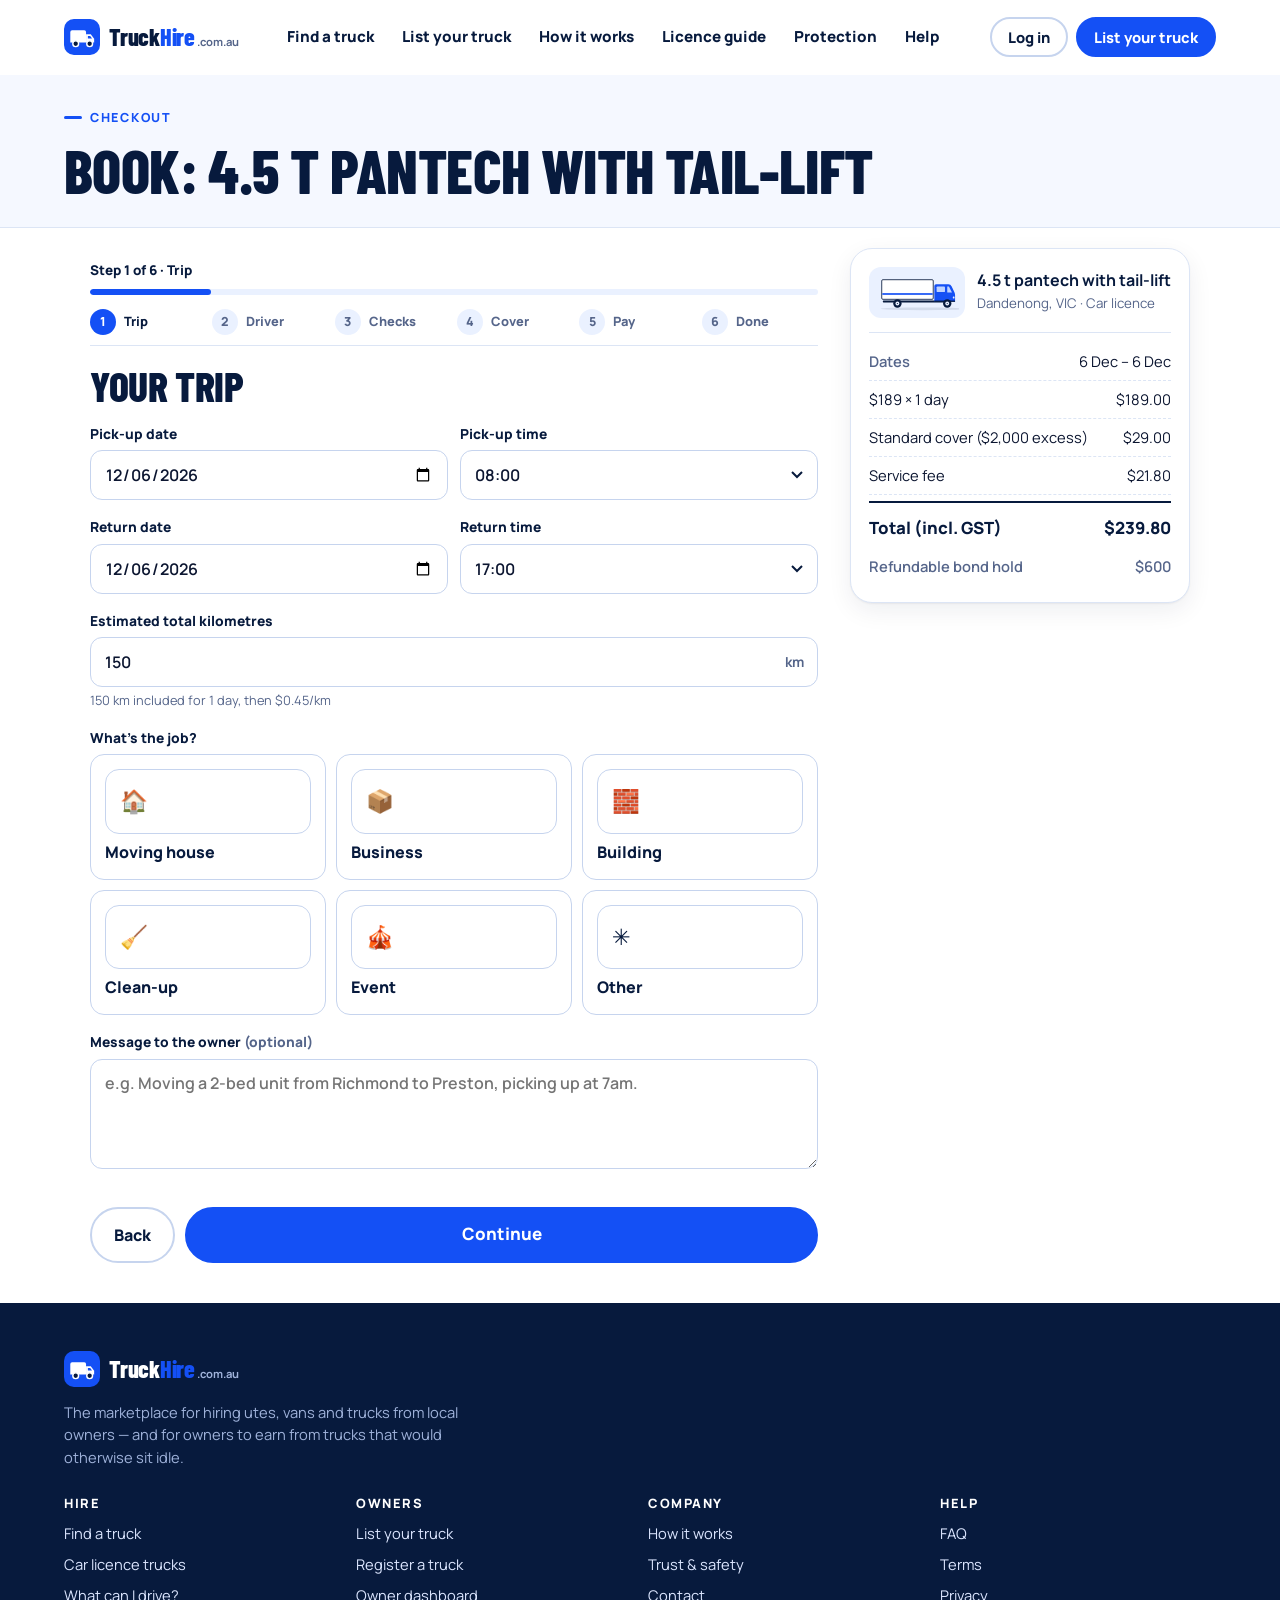
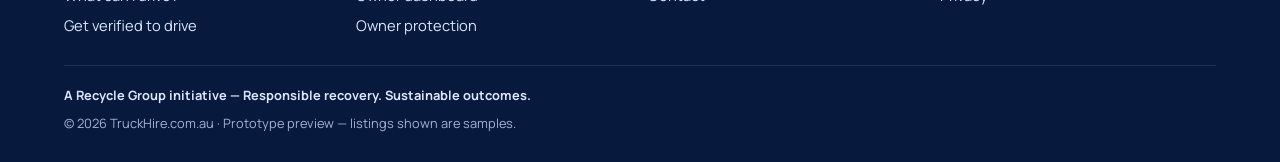
==== book.html @ d6998df9 "TruckHire.com.au prototype site Co-Authored-By: Claude Opus 5.5 <noreply@anthropic.com> Claude-Sessi" ====
<!doctype html>
<html lang="en-AU"><head>
<meta charset="utf-8"><meta name="viewport" content="width=device-width,initial-scale=1,viewport-fit=cover">
<title>Book your truck | TruckHire.com.au</title><meta name="description" content="Confirm your dates, verify your licence, choose cover and book.">
<meta name="theme-color" content="#071A3D">
<meta property="og:title" content="Book your truck | TruckHire.com.au"><meta property="og:description" content="Confirm your dates, verify your licence, choose cover and book."><meta property="og:type" content="website">
<link rel="icon" href="assets/img/favicon.svg" type="image/svg+xml">
<link rel="preconnect" href="https://fonts.googleapis.com"><link rel="preconnect" href="https://fonts.gstatic.com" crossorigin>
<link href="https://fonts.googleapis.com/css2?family=Barlow+Condensed:wght@700;800&family=Manrope:wght@500;600;700;800&display=swap" rel="stylesheet">
<link rel="stylesheet" href="assets/css/main.css">
</head><body class="">
<a class="sr" href="#main">Skip to content</a>
<header class="site-header"><div class="wrap hdr">
  <a class="logo" href="index.html" aria-label="TruckHire.com.au home"><svg class="logo-mark" viewBox="0 0 40 40" aria-hidden="true"><rect width="40" height="40" rx="11" fill="#1450F5"/><path d="M7 26V14.5a2 2 0 0 1 2-2h13.5a2 2 0 0 1 2 2V26Z" fill="#fff"/><path d="M24.5 17h5.2l3.8 5v4h-9Z" fill="#fff"/><path d="M26.5 18.8h2.6l2.1 2.9h-4.7Z" fill="#1450F5"/><circle cx="13" cy="27.5" r="3.2" fill="#071A3D" stroke="#fff" stroke-width="1.6"/><circle cx="28.5" cy="27.5" r="3.2" fill="#071A3D" stroke="#fff" stroke-width="1.6"/></svg><span class="logo-word">Truck<b>Hire</b><small>.com.au</small></span></a>
  <nav id="siteNav" aria-label="Main"><a href="trucks.html">Find a truck</a><a href="list-your-truck.html">List your truck</a><a href="how-it-works.html">How it works</a><a href="licence-guide.html">Licence guide</a><a href="protection.html">Protection</a><a href="faq.html">Help</a>
    <div class="nav-cta"><a class="btn btn-lg" href="trucks.html">Find a truck</a><a class="btn btn-ghost btn-lg" href="owner-register.html">List your truck</a><a class="btn btn-ghost btn-lg" href="signup.html">Log in or sign up</a></div>
  </nav>
  <div class="hdr-actions"><span data-auth><a class="btn btn-ghost btn-sm hide-sm" href="signup.html?mode=login">Log in</a></span>
    <a class="btn btn-sm hdr-signup" href="owner-register.html">List your truck</a>
    <button class="nav-toggle" id="navToggle" aria-label="Menu" aria-expanded="false" aria-controls="siteNav"><span></span></button></div>
</div></header>
<main id="main">
<section class="page-head"><div class="wrap"><span class="eyebrow">Checkout</span><h1 id="bkTitle">Book your truck</h1></div></section>
<div class="wrap" style="padding-top:20px;padding-bottom:40px">
<div class="flow-wrap">
<form class="flow" id="flow" novalidate>
  <div class="stepper-head"><div class="stepper-count"></div><div class="stepper-progress"><span></span></div><ol class="stepper-bar"></ol></div>

  <!-- 1 TRIP -->
  <section class="step" data-label="Trip">
    <h2>Your trip</h2>
    <div class="grid-2">
      <div class="field"><label for="tFrom">Pick-up date</label><input type="date" id="tFrom" required></div>
      <div class="field"><label for="tFromT">Pick-up time</label><select id="tFromT" required></select></div>
      <div class="field"><label for="tTo">Return date</label><input type="date" id="tTo" required></div>
      <div class="field"><label for="tToT">Return time</label><select id="tToT" required></select></div>
    </div>
    <div class="field"><label for="tKm">Estimated total kilometres</label><div class="suffix"><input type="number" id="tKm" min="0" step="10" inputmode="numeric" required><span>km</span></div><small class="hint" id="kmHint"></small></div>
    <div class="field"><span class="lbl">What's the job?</span>
      <div class="choice-grid" id="purpose">
        <label class="choice"><input type="radio" name="purpose" value="Moving house" required><span><span class="ico">🏠</span>Moving house</span></label>
        <label class="choice"><input type="radio" name="purpose" value="Business / deliveries"><span><span class="ico">📦</span>Business</span></label>
        <label class="choice"><input type="radio" name="purpose" value="Building / landscaping"><span><span class="ico">🧱</span>Building</span></label>
        <label class="choice"><input type="radio" name="purpose" value="Rubbish / clean-up"><span><span class="ico">🧹</span>Clean-up</span></label>
        <label class="choice"><input type="radio" name="purpose" value="Event"><span><span class="ico">🎪</span>Event</span></label>
        <label class="choice"><input type="radio" name="purpose" value="Other"><span><span class="ico">✳️</span>Other</span></label>
      </div></div>
    <div class="field"><label for="tNote">Message to the owner <span class="muted">(optional)</span></label><textarea id="tNote" placeholder="e.g. Moving a 2-bed unit from Richmond to Preston, picking up at 7am."></textarea></div>
    <div class="step-actions"><a class="btn btn-ghost" id="backToTruck" href="trucks.html">Back</a><button class="btn btn-lg" data-next>Continue</button></div>
  </section>

  <!-- 2 DRIVER -->
  <section class="step" data-label="Driver" data-validate="checkDriver">
    <h2>Main driver</h2>
    <div class="notice"><span class="notice-ico">i</span><div><b>Verify once, book any time.</b>Your licence is checked against this truck's requirement before the booking can go through.</div></div>
    <div class="grid-2">
      <div class="field"><label for="dFirst">First name (as on licence)</label><input type="text" id="dFirst" autocomplete="given-name" required></div>
      <div class="field"><label for="dLast">Last name</label><input type="text" id="dLast" autocomplete="family-name" required></div>
      <div class="field"><label for="dEmail">Email</label><input type="email" id="dEmail" autocomplete="email" required pattern="[^@\s]+@[^@\s]+\.[^@\s]+" data-msg="Enter a valid email"></div>
      <div class="field"><label for="dMobile">Mobile</label><input type="tel" id="dMobile" autocomplete="tel" inputmode="tel" placeholder="04xx xxx xxx" required pattern="(\+?61|0)4\d{2}\s?\d{3}\s?\d{3}" data-msg="Enter an Australian mobile"></div>
      <div class="field"><label for="dDob">Date of birth</label><input type="date" id="dDob" autocomplete="bday" required></div>
      <div class="field"><label for="dState">Licence issued in</label><select id="dState" required><option value="">Select state</option><option>VIC</option><option>NSW</option><option>QLD</option><option>SA</option><option>WA</option><option>TAS</option><option>ACT</option><option>NT</option></select></div>
      <div class="field"><label for="dLicNo">Licence number</label><input type="text" id="dLicNo" required autocomplete="off" pattern="[A-Za-z0-9]{4,10}" data-msg="4–10 letters or numbers"></div>
      <div class="field"><label for="dCardNo">Card number <span class="muted">(on your licence card)</span></label><input type="text" id="dCardNo" autocomplete="off" pattern="[A-Za-z0-9]{6,10}" data-msg="6–10 letters or numbers"><small class="hint">Required in most states for document verification</small></div>
      <div class="field"><label for="dClass">Licence class</label><select id="dClass" required></select></div>
      <div class="field"><label for="dType">Licence type</label><select id="dType" required><option value="Full">Full / open</option><option value="P2">Provisional (P2 / green)</option><option value="P1">Provisional (P1 / red)</option><option value="L">Learner</option></select></div>
      <div class="field"><label for="dExp">Expiry date</label><input type="date" id="dExp" required></div>
      <div class="field"><label for="dHeld">Year you got this class</label><input type="number" id="dHeld" inputmode="numeric" min="1960" required></div>
    </div>
    <div id="licCheck"></div>
    <h3 style="margin-top:8px">Photos for verification</h3>
    <div class="grid-3">
      <div class="field"><div class="upload"><input type="file" accept="image/*" capture="environment" id="upFront" required data-msg="Add a photo"><div class="up-ico">🪪</div><b>Licence front</b><small>Tap to snap</small><div class="upload-prev"></div></div></div>
      <div class="field"><div class="upload"><input type="file" accept="image/*" capture="environment" id="upBack" required data-msg="Add a photo"><div class="up-ico">🔄</div><b>Licence back</b><small>Tap to snap</small><div class="upload-prev"></div></div></div>
      <div class="field"><div class="upload"><input type="file" accept="image/*" capture="user" id="upSelfie" required data-msg="Add a selfie"><div class="up-ico">🤳</div><b>Selfie</b><small>Matched to your licence</small><div class="upload-prev"></div></div></div>
    </div>
    <div class="step-actions"><button class="btn btn-ghost" data-back>Back</button><button class="btn btn-lg" data-next>Verify my licence</button></div>
  </section>

  <!-- 3 VERIFY -->
  <section class="step" data-label="Checks" data-validate="checkVerified">
    <h2>Running your checks</h2>
    <ul class="vlist" id="vlist"></ul>
    <p class="small muted" style="margin-top:14px">Prototype: these checks are simulated. In production, ID and licence are verified with an identity-verification provider through the government Document Verification Service (DVS).</p>
    <div class="step-actions"><button class="btn btn-ghost" data-back>Edit details</button><button class="btn btn-lg" data-next id="vNext" disabled>Continue</button></div>
  </section>

  <!-- 4 COVER -->
  <section class="step" data-label="Cover" data-validate="checkDecl">
    <h2>Cover &amp; extras</h2>
    <div class="cover-grid" id="coverGrid"></div>
    <h3 style="margin-top:22px">Extras</h3>
    <div id="extrasList"></div>
    <div id="wdNotice"></div>
    <h3 style="margin-top:22px">Driver declarations</h3>
    <div class="field" id="declWrap">
      <label class="check"><input type="checkbox" class="decl" required><span><b>Only listed, verified drivers will drive</b><small>Additional drivers must be added and verified.</small></span></label>
      <label class="check"><input type="checkbox" class="decl" required><span><b>I'll load within the legal payload and restrain the load</b><small id="payloadDecl"></small></span></label>
      <label class="check"><input type="checkbox" class="decl" required><span><b>No driving under the influence, and I'll follow road rules</b><small>Tolls, fines and infringements during the hire are the hirer's responsibility.</small></span></label>
      <label class="check"><input type="checkbox" class="decl" required><span><b>No serious licence suspensions or at-fault claims in the last 3 years</b><small>Tell us before booking if this isn't true.</small></span></label>
    </div>
    <div class="step-actions"><button class="btn btn-ghost" data-back>Back</button><button class="btn btn-lg" data-next>Continue to payment</button></div>
  </section>

  <!-- 5 PAY -->
  <section class="step" data-label="Pay">
    <h2>Payment</h2>
    <div class="notice"><span class="notice-ico">i</span><div><b>Prototype — no real payment is taken.</b>Use test card 4242 4242 4242 4242. Don't enter a real card.</div></div>
    <div style="display:grid;grid-template-columns:1fr 1fr;gap:10px;margin-bottom:16px">
      <button type="button" class="btn btn-lg" style="--bg:#000" id="applePay"> Pay</button>
      <button type="button" class="btn btn-lg btn-ghost" id="googlePay">G Pay</button>
    </div>
    <p class="center small muted">or pay by card</p>
    <div class="field"><label for="cName">Name on card</label><input type="text" id="cName" autocomplete="cc-name" required></div>
    <div class="field"><label for="cNum">Card number</label><input type="text" id="cNum" inputmode="numeric" autocomplete="cc-number" placeholder="4242 4242 4242 4242" required data-check="checkCard"></div>
    <div class="grid-2">
      <div class="field"><label for="cExp">Expiry</label><input type="text" id="cExp" inputmode="numeric" placeholder="MM / YY" autocomplete="cc-exp" required pattern="(0[1-9]|1[0-2])\s?/\s?\d{2}" data-msg="MM / YY"></div>
      <div class="field"><label for="cCvc">CVC</label><input type="text" id="cCvc" inputmode="numeric" autocomplete="cc-csc" required pattern="\d{3,4}" data-msg="3 or 4 digits"></div>
    </div>
    <div class="panel panel-sky small" id="payNote"></div>
    <div class="field"><label class="check"><input type="checkbox" required><span><b>I agree to the <a href="terms.html" target="_blank">hire terms</a> and cancellation policy</b><small>Free cancellation up to 48 hours before pick-up (proposed).</small></span></label></div>
    <div class="step-actions"><button class="btn btn-ghost" data-back>Back</button><button class="btn btn-lg" data-next id="payBtn">Pay</button></div>
  </section>

  <!-- 6 DONE -->
  <section class="step" data-label="Done">
    <div class="success" id="done"></div>
  </section>
</form>

<aside class="flow-side"><div class="book-box always" id="sum"></div></aside>
</div>
</div>

<script>
let T, ST, VERIFIED = false;
function checkDriver() {
  const cls = $('#dClass').value, need = T.licence;
  const dob = new Date($('#dDob').value), now = new Date();
  const age = (now - dob) / 31557600000;
  const minAge = TH_CONFIG.minAge[need] || 21;
  if (!canDrive(cls, need)) return `This truck needs ${licName(need)}. Your ${cls} licence doesn't cover it.`;
  if ($('#dType').value === 'L') return 'Learner drivers can\'t hire. A full or provisional licence is required.';
  if (need !== 'C' && $('#dType').value !== 'Full') return `A full (open) licence is required for ${need} trucks.`;
  if (age < minAge) return `Drivers must be at least ${minAge} for ${need} trucks.`;
  if ($('#dExp').value < ST.to) return 'Your licence expires before the return date.';
  const yrs = now.getFullYear() - +$('#dHeld').value;
  if (yrs < (TH_CONFIG.minYearsHeld[need] || 1)) return `You need to have held this class for at least ${TH_CONFIG.minYearsHeld[need]} year(s).`;
  return '';
}
function checkVerified() { return VERIFIED ? '' : 'Checks still running'; }
function checkDecl() { return ''; }
function checkCard(f) {
  const d = f.value.replace(/\D/g, '');
  if (d.length < 13) return 'Enter a card number';
  let s = 0; d.split('').reverse().forEach((c, i) => { let n = +c; if (i % 2) { n *= 2; if (n > 9) n -= 9; } s += n; });
  return s % 10 ? 'That card number isn\'t valid' : '';
}

document.addEventListener('DOMContentLoaded', () => {
  T = findTruck(qs('id')) || TH_TRUCKS_SAMPLE[2];
  const u = user() || {};
  ST = { from: qs('from'), to: qs('to'), km: +(qs('km') || T.kmDay), cover: qs('cover') || 'standard', extras: (qs('extras') || '').split(',').filter(Boolean) };
  if (!ST.from) { const d = new Date(); d.setDate(d.getDate() + 1); ST.from = ST.to = iso(d); }
  $('#bkTitle').textContent = (T.instant ? 'Book: ' : 'Request: ') + T.title;
  $('#backToTruck').href = 'truck.html?id=' + T.id;
  wireUploads();

  // times
  const times = []; for (let h = 6; h <= 19; h++) for (const m of ['00', '30']) times.push(`${String(h).padStart(2, '0')}:${m}`);
  $('#tFromT').innerHTML = $('#tToT').innerHTML = times.map(t => `<option>${t}</option>`).join('');
  $('#tFromT').value = '08:00'; $('#tToT').value = '17:00';
  $('#tFrom').value = ST.from; $('#tTo').value = ST.to; $('#tKm').value = ST.km;
  $('#tFrom').min = $('#tTo').min = iso(new Date());
  $('#dClass').innerHTML = '<option value="">Select class</option>' + TH_LICENCES.map(l => `<option value="${l.code}">${l.name}</option>`).join('');
  $('#payloadDecl').textContent = `This truck's payload is ${(T.payload / 1000).toFixed(1)} t.`;
  // prefill from a verified profile
  if (u.first) { $('#dFirst').value = u.first; $('#dLast').value = u.last || ''; $('#dEmail').value = u.email || ''; $('#dMobile').value = u.mobile || ''; }
  if (u.licence) { $('#dClass').value = u.licence; }

  // cover
  $('#coverGrid').innerHTML = TH_CONFIG.cover.map(c => `<label class="choice cover-opt"><input type="radio" name="cover" value="${c.id}" ${c.id === ST.cover ? 'checked' : ''}><span>
      <small style="grid-column:1/-1">${c.name}</small><b class="ex">${money(c.excess)}</b><b class="pr">${c.perDay ? '+' + money(c.perDay) + '/day' : 'Included'}</b><span class="tag">excess · ${c.note}</span></span></label>`).join('');
  $('#extrasList').innerHTML = TH_CONFIG.extras.map(x => `<label class="check"><input type="checkbox" class="bx" value="${x.id}" ${ST.extras.includes(x.id) ? 'checked' : ''}><span><b>${x.name}</b><small>${money(x.price)} per ${x.per}</small></span></label>`).join('');
  if (T.gvm > 12000) $('#wdNotice').innerHTML = `<div class="notice" style="margin-top:14px"><span class="notice-ico">!</span><div><b>Fatigue rules may apply.</b>This truck is over 12 t GVM. Under the Heavy Vehicle National Law, you may need a work diary for trips beyond 100 km from base. <a href="https://www.nhvr.gov.au" target="_blank" rel="noopener">Check NHVR rules</a>.</div></div>`;

  function sum() {
    ST.days = hireDays(ST.from, ST.to);
    const q = calcQuote(T, ST);
    $('#sum').innerHTML = `<div class="sum-truck"><div class="thumb">${truckSVG(T.type, { big: T.axles >= 3 })}</div><div><b>${esc(T.title)}</b><small>${esc(T.suburb)}, ${T.state} · ${T.licence === 'C' ? 'Car licence' : T.licence + ' licence'}</small></div></div>
      <div class="qline"><span class="muted">Dates</span><span>${new Date(ST.from).toLocaleDateString('en-AU', { day: 'numeric', month: 'short' })} – ${new Date(ST.to).toLocaleDateString('en-AU', { day: 'numeric', month: 'short' })}</span></div>
      ${quoteHTML(q)}`;
    $('#kmHint').textContent = `${q.included} km included for ${q.days} day${q.days > 1 ? 's' : ''}, then ${money(T.extraKm, 2)}/km`;
    $('#payBtn').textContent = `Pay ${money(q.total, 2)}`;
    $('#payNote').innerHTML = `<b>${T.instant ? 'Charged now' : 'Charged only when the owner accepts'}:</b> ${money(q.total, 2)} incl. ${money(q.gst, 2)} GST.<br>A ${money(q.bond)} bond is held on your card at pick-up and released after a clean return.`;
    return q;
  }
  const flow = $('#flow');
  flow.addEventListener('change', e => {
    if (e.target.id === 'tFrom') { ST.from = e.target.value; if (ST.to < ST.from) { ST.to = ST.from; $('#tTo').value = ST.to; } }
    if (e.target.id === 'tTo') { ST.to = e.target.value < ST.from ? ST.from : e.target.value; e.target.value = ST.to; }
    if (e.target.name === 'cover') ST.cover = e.target.value;
    if (e.target.classList.contains('bx')) ST.extras = $$('.bx:checked').map(i => i.value);
    if (['dClass', 'dDob', 'dType', 'dExp', 'dHeld'].includes(e.target.id)) liveLic();
    sum();
  });
  $('#tKm').addEventListener('input', e => { ST.km = +e.target.value; sum(); });
  function liveLic() {
    if (!$('#dClass').value) { $('#licCheck').innerHTML = ''; return; }
    const m = checkDriver();
    $('#licCheck').innerHTML = m ? `<div class="notice notice-warn"><span class="notice-ico">!</span><div><b>Can't book this truck yet</b>${m}</div></div>`
                                 : `<div class="notice"><span class="notice-ico">✓</span><div><b>Your licence covers this truck.</b>${licName($('#dClass').value)} — cleared for ${licName(T.licence)}.</div></div>`;
  }
  // card formatting
  $('#cNum').addEventListener('input', e => e.target.value = e.target.value.replace(/\D/g, '').slice(0, 16).replace(/(\d{4})(?=\d)/g, '$1 '));
  $('#cExp').addEventListener('input', e => { const v = e.target.value.replace(/\D/g, '').slice(0, 4); e.target.value = v.length > 2 ? v.slice(0, 2) + ' / ' + v.slice(2) : v; });
  const wallet = () => { $('#cName').value = $('#dFirst').value + ' ' + $('#dLast').value; $('#cNum').value = '4242 4242 4242 4242'; $('#cExp').value = '12 / 29'; $('#cCvc').value = '123'; toast('Wallet details added (prototype)'); };
  $('#applePay').onclick = wallet; $('#googlePay').onclick = wallet;

  function runChecks() {
    VERIFIED = false; $('#vNext').disabled = true;
    const items = ['Licence photo readable', 'Identity document check (DVS)', `Licence class covers ${T.licence}`, 'Licence current for hire dates', 'Selfie matches licence photo'];
    $('#vlist').innerHTML = items.map((x, i) => `<li data-i="${i}"><span class="spinner"></span>${x}<span class="st">Checking</span></li>`).join('');
    items.forEach((x, i) => setTimeout(() => {
      const li = $(`#vlist li[data-i="${i}"]`); li.querySelector('.spinner').outerHTML = '<span class="tick">✓</span>';
      const st = li.querySelector('.st'); st.textContent = 'Passed'; st.classList.add('ok');
      if (i === items.length - 1) { VERIFIED = true; $('#vNext').disabled = false; toast('You\'re verified to drive'); }
    }, 700 + i * 650));
  }

  Stepper(flow, {
    onStep(i) { if (i === 2) runChecks(); if (i === 5) finish(); sum(); }
  });
  function finish() {{
      const q = sum();
      const ref = 'TH-' + Math.random().toString(36).slice(2, 7).toUpperCase();
      const booking = { ref, truckId: T.id, truckTitle: T.title, type: T.type, from: ST.from, to: ST.to, fromTime: $('#tFromT').value, toTime: $('#tToT').value, km: ST.km,
        cover: ST.cover, extras: ST.extras, total: q.total, payout: q.ownerPayout, purpose: (flow.querySelector('[name=purpose]:checked') || {}).value,
        driver: $('#dFirst').value + ' ' + $('#dLast').value, licence: $('#dClass').value, status: T.instant ? 'confirmed' : 'requested', created: Date.now(), note: $('#tNote').value, ownedByMe: !!T.mine };
      Store.push('bookings', booking);
      Store.set('user', Object.assign(user() || {}, { first: $('#dFirst').value, last: $('#dLast').value, email: $('#dEmail').value, mobile: $('#dMobile').value, licence: $('#dClass').value, verified: true, roles: Array.from(new Set([...(user()?.roles || []), 'hirer'])) }));
      const ics = ['BEGIN:VCALENDAR', 'VERSION:2.0', 'PRODID:-//TruckHire//EN', 'BEGIN:VEVENT', `UID:${ref}@truckhire.com.au`,
        `DTSTART:${ST.from.replace(/-/g, '')}T${$('#tFromT').value.replace(':', '')}00`, `DTEND:${ST.to.replace(/-/g, '')}T${$('#tToT').value.replace(':', '')}00`,
        `SUMMARY:Truck hire – ${T.title}`, `LOCATION:${T.suburb} ${T.state}`, `DESCRIPTION:Booking ${ref}`, 'END:VEVENT', 'END:VCALENDAR'].join('\r\n');
      const icsUrl = URL.createObjectURL(new Blob([ics], { type: 'text/calendar' }));
      $('#done').innerHTML = `<div class="success-badge">✓</div>
        <h2>${T.instant ? 'You\'re booked!' : 'Request sent!'}</h2>
        <div class="ref">${ref}</div>
        <p class="lede" style="margin:0 auto 20px">${T.instant ? `Your ${esc(T.title)} is confirmed for ${new Date(ST.from).toLocaleDateString('en-AU', { weekday: 'long', day: 'numeric', month: 'long' })}.` : `The owner has 12 hours to accept (proposed). You won't be charged unless they do.`}</p>
        <ul class="checklist" style="text-align:left;max-width:520px;margin:0 auto 22px">
          <li><div><b>Pick-up details sent</b><span>Exact address and contact in your confirmation email and SMS.</span></div></li>
          <li><div><b>Bring your licence</b><span>The owner checks it against your verified profile.</span></div></li>
          <li><div><b>Photo walk-around</b><span>Both sides photograph the truck at pick-up and return.</span></div></li>
        </ul>
        <div style="display:flex;gap:10px;justify-content:center;flex-wrap:wrap"><a class="btn btn-lg" href="${icsUrl}" download="truckhire-${ref}.ics">Add to calendar</a><a class="btn btn-ghost btn-lg" href="dashboard.html">My bookings</a></div>`;
      flow.querySelector('.stepper-head').hidden = true;
      scrollTo({ top: 0, behavior: 'smooth' });
  }}
  sum();
});
</script>
</main>
<footer class="site-footer"><div class="wrap">
  <a class="logo" href="index.html"><svg class="logo-mark" viewBox="0 0 40 40" aria-hidden="true"><rect width="40" height="40" rx="11" fill="#1450F5"/><path d="M7 26V14.5a2 2 0 0 1 2-2h13.5a2 2 0 0 1 2 2V26Z" fill="#fff"/><path d="M24.5 17h5.2l3.8 5v4h-9Z" fill="#fff"/><path d="M26.5 18.8h2.6l2.1 2.9h-4.7Z" fill="#1450F5"/><circle cx="13" cy="27.5" r="3.2" fill="#071A3D" stroke="#fff" stroke-width="1.6"/><circle cx="28.5" cy="27.5" r="3.2" fill="#071A3D" stroke="#fff" stroke-width="1.6"/></svg><span class="logo-word">Truck<b>Hire</b><small>.com.au</small></span></a>
  <p style="max-width:44ch;margin-top:14px">The marketplace for hiring utes, vans and trucks from local owners — and for owners to earn from trucks that would otherwise sit idle.</p>
  <div class="fgrid">
    <div><h4>Hire</h4><ul><li><a href="trucks.html">Find a truck</a></li><li><a href="trucks.html?licence=C">Car licence trucks</a></li><li><a href="licence-guide.html">What can I drive?</a></li><li><a href="signup.html?role=hirer">Get verified to drive</a></li></ul></div>
    <div><h4>Owners</h4><ul><li><a href="list-your-truck.html">List your truck</a></li><li><a href="owner-register.html">Register a truck</a></li><li><a href="dashboard.html">Owner dashboard</a></li><li><a href="protection.html#owners">Owner protection</a></li></ul></div>
    <div><h4>Company</h4><ul><li><a href="how-it-works.html">How it works</a></li><li><a href="protection.html">Trust &amp; safety</a></li><li><a href="contact.html">Contact</a></li></ul></div>
    <div><h4>Help</h4><ul><li><a href="faq.html">FAQ</a></li><li><a href="terms.html">Terms</a></li><li><a href="privacy.html">Privacy</a></li></ul></div>
  </div>
  <div class="foot-base"><span class="group-line">A Recycle Group initiative — Responsible recovery. Sustainable outcomes.</span><span>© 2026 TruckHire.com.au · Prototype preview — listings shown are samples.</span></div>
</div></footer>
<script src="assets/js/data.js"></script><script src="assets/js/trucks-svg.js"></script><script src="assets/js/app.js"></script><script src="assets/js/quote.js"></script>
</body></html>
---- assets/css/main.css ----
/* TruckHire.com.au — blue & white system, mobile first */
:root{
  --blue:#1450F5; --blue-700:#0B3BC4; --blue-800:#082C96; --navy:#071A3D; --navy-2:#0C2554;
  --sky:#EAF1FF; --sky-2:#F5F8FF; --line:#DCE5F5; --line-2:#C6D4EE;
  --ink:#0B1530; --muted:#55658A; --white:#FFFFFF; --err:#C8231A;
  --r:14px; --r-lg:22px; --sh:0 1px 2px rgba(7,26,61,.06),0 8px 24px rgba(7,26,61,.07);
  --sh-lg:0 20px 60px rgba(7,26,61,.16);
  --f-d:'Barlow Condensed','Arial Narrow',system-ui,sans-serif;
  --f-b:'Manrope',system-ui,-apple-system,'Segoe UI',sans-serif;
  --gut:16px; --max:1200px; --hdr:64px;
}
*{box-sizing:border-box}
[hidden]{display:none!important}
html{-webkit-text-size-adjust:100%;scroll-behavior:smooth}
body{margin:0;font-family:var(--f-b);font-size:16px;line-height:1.55;color:var(--ink);background:var(--white);overflow-x:hidden;-webkit-font-smoothing:antialiased}
img,svg{max-width:100%;display:block}
a{color:var(--blue);text-decoration:none}
a:hover{text-decoration:underline}
h1,h2,h3,h4{font-family:var(--f-d);font-weight:800;line-height:1.02;letter-spacing:-.01em;margin:0 0 .4em;text-transform:uppercase;color:var(--navy);text-wrap:balance}
h1{font-size:clamp(2.6rem,10vw,5.4rem)}
h2{font-size:clamp(2rem,6.4vw,3.4rem)}
h3{font-size:1.45rem;letter-spacing:0}
h4{font-size:1.15rem}
p{margin:0 0 1em;text-wrap:pretty}
.lede{font-size:1.12rem;color:var(--muted);max-width:60ch}
.eyebrow{display:inline-flex;align-items:center;gap:8px;font-weight:800;font-size:.78rem;letter-spacing:.14em;text-transform:uppercase;color:var(--blue);margin-bottom:12px}
.eyebrow::before{content:"";width:18px;height:3px;background:currentColor;border-radius:2px}
.wrap{max-width:var(--max);margin:0 auto;padding:0 var(--gut)}
.section{padding:64px 0}
.section-sky{background:var(--sky-2)}
.section-navy{background:var(--navy);color:#DCE6FF}
.section-navy h2,.section-navy h3{color:#fff}
.section-blue{background:var(--blue);color:#fff}
.section-blue h2,.section-blue h3{color:#fff}
.center{text-align:center}.center .lede{margin-left:auto;margin-right:auto}
.muted{color:var(--muted)}
.small{font-size:.86rem}
.hide-sm{display:none!important}
.sr{position:absolute;width:1px;height:1px;overflow:hidden;clip:rect(0 0 0 0)}

/* ---------- buttons ---------- */
.btn{--bg:var(--blue);--fg:#fff;display:inline-flex;align-items:center;justify-content:center;gap:8px;min-height:48px;padding:0 22px;border-radius:999px;border:2px solid var(--bg);background:var(--bg);color:var(--fg);font:800 1rem/1 var(--f-b);cursor:pointer;transition:transform .15s,background .15s,box-shadow .15s;text-decoration:none!important;white-space:nowrap}
.btn:hover{background:var(--blue-700);border-color:var(--blue-700)}
.btn:active{transform:scale(.98)}
.btn:focus-visible,a:focus-visible,input:focus-visible,select:focus-visible,button:focus-visible,textarea:focus-visible{outline:3px solid #8DB0FF;outline-offset:2px}
.btn-white{--bg:#fff;--fg:var(--navy)}
.btn-white:hover{background:var(--sky);border-color:var(--sky)}
.btn-ghost{background:transparent;color:var(--navy);border-color:var(--line-2)}
.btn-ghost:hover{background:var(--sky);border-color:var(--sky)}
.btn-outline-w{background:transparent;color:#fff;border-color:rgba(255,255,255,.5)}
.btn-outline-w:hover{background:rgba(255,255,255,.12);border-color:#fff}
.btn-sm{min-height:40px;padding:0 16px;font-size:.92rem}
.btn-lg{min-height:56px;padding:0 28px;font-size:1.06rem}
.btn-block{width:100%}
.btn[disabled]{opacity:.45;pointer-events:none}
.link-arrow{font-weight:800;display:inline-flex;gap:6px;align-items:center}
.link-arrow::after{content:"→";transition:transform .15s}
.link-arrow:hover::after{transform:translateX(3px)}

/* ---------- header ---------- */
.site-header{position:sticky;top:0;z-index:50;background:rgba(255,255,255,.92);backdrop-filter:saturate(1.6) blur(12px);-webkit-backdrop-filter:saturate(1.6) blur(12px);border-bottom:1px solid transparent;transition:border-color .2s,box-shadow .2s}
.site-header.scrolled{border-color:var(--line);box-shadow:0 4px 18px rgba(7,26,61,.06)}
.hdr{height:var(--hdr);display:flex;align-items:center;gap:12px}
.logo{display:flex;align-items:center;gap:9px;color:var(--navy);text-decoration:none!important;flex:none}
.logo-mark{width:36px;height:36px;flex:none}
.logo-word{font:800 1.5rem/1 var(--f-d);letter-spacing:-.01em;text-transform:none}
.logo-word b{color:var(--blue);font-weight:800}
.logo-word small{font:700 .7rem/1 var(--f-b);color:var(--muted);margin-left:2px;letter-spacing:0}
#siteNav{display:none}
.hdr-actions{margin-left:auto;display:flex;gap:8px;align-items:center}
.hdr-actions .btn-sm{min-height:40px}
.nav-toggle{width:44px;height:44px;border:0;background:var(--sky);border-radius:12px;display:grid;place-items:center;cursor:pointer;flex:none}
.nav-toggle span{display:block;width:18px;height:2px;background:var(--navy);border-radius:2px;position:relative;transition:.2s}
.nav-toggle span::before,.nav-toggle span::after{content:"";position:absolute;left:0;width:18px;height:2px;background:var(--navy);border-radius:2px;transition:.2s}
.nav-toggle span::before{top:-6px}.nav-toggle span::after{top:6px}
.nav-open .nav-toggle span{background:transparent}
.nav-open .nav-toggle span::before{top:0;transform:rotate(45deg)}
.nav-open .nav-toggle span::after{top:0;transform:rotate(-45deg)}
.nav-open #siteNav{display:flex;position:fixed;inset:var(--hdr) 0 0 0;background:#fff;flex-direction:column;padding:12px var(--gut) 32px;overflow:auto;z-index:49}
#siteNav a{display:flex;align-items:center;justify-content:space-between;padding:16px 4px;border-bottom:1px solid var(--line);font-weight:800;font-size:1.1rem;color:var(--navy);text-decoration:none}
#siteNav a::after{content:"→";color:var(--blue)}
#siteNav .nav-cta{display:grid;gap:10px;margin-top:20px}
#siteNav .nav-cta a{border:0;justify-content:center;padding:0}
#siteNav .nav-cta a::after{content:none}
.nav-open{overflow:hidden}
.hdr-signup{display:none}

/* ---------- hero ---------- */
.hero{position:relative;background:var(--navy);color:#DCE6FF;overflow:hidden;padding:36px 0 0}
.hero::before{content:"";position:absolute;inset:0;background:radial-gradient(900px 500px at 85% -10%,rgba(20,80,245,.55),transparent 60%),radial-gradient(600px 400px at -10% 110%,rgba(20,80,245,.35),transparent 60%);pointer-events:none}
.hero .wrap{position:relative}
.hero h1{color:#fff;margin-bottom:14px}
.hero h1 em{font-style:normal;color:#7FA6FF}
.hero .lede{color:#B9C9F0}
.hero-badges{display:flex;flex-wrap:wrap;gap:8px 16px;margin:18px 0 0;padding:0;list-style:none;font-size:.88rem;font-weight:700;color:#B9C9F0}
.hero-badges li{display:flex;gap:6px;align-items:center}
.hero-badges li::before{content:"✓";display:grid;place-items:center;width:18px;height:18px;border-radius:50%;background:var(--blue);color:#fff;font-size:.7rem}
.hero-road{position:relative;height:120px;margin-top:28px}
.hero-road::after{content:"";position:absolute;left:0;right:0;bottom:16px;height:3px;background:repeating-linear-gradient(90deg,rgba(255,255,255,.35) 0 34px,transparent 34px 60px);animation:road 1.2s linear infinite}
@keyframes road{to{background-position:-60px 0}}
.hero-truck{position:absolute;bottom:14px;width:200px;animation:drive 14s cubic-bezier(.45,.05,.55,.95) infinite}
.hero-truck .truck-svg{filter:drop-shadow(0 10px 18px rgba(0,0,0,.35))}
@keyframes drive{0%{left:-220px}45%,55%{left:calc(50% - 100px)}100%{left:110%}}
@media (prefers-reduced-motion:reduce){.hero-truck{animation:none;left:calc(50% - 100px)}.hero-road::after{animation:none}.reveal{opacity:1!important;transform:none!important}}

/* search card */
.search-card{background:#fff;color:var(--ink);border-radius:var(--r-lg);padding:14px;box-shadow:var(--sh-lg);margin-top:24px;display:grid;gap:10px}
.search-tabs{display:flex;gap:6px;background:var(--sky);border-radius:999px;padding:4px}
.search-tabs button{flex:1;border:0;background:transparent;border-radius:999px;min-height:40px;font:800 .92rem var(--f-b);color:var(--muted);cursor:pointer}
.search-tabs button[aria-selected=true]{background:#fff;color:var(--navy);box-shadow:var(--sh)}
.sf{display:grid;gap:10px}
.sf .field{margin:0}

/* ---------- forms ---------- */
.field{display:grid;gap:6px;margin-bottom:16px;position:relative}
.field>label,.field>.lbl{font-weight:800;font-size:.86rem;color:var(--navy)}
.field .hint{font-size:.8rem;color:var(--muted);margin-top:-2px}
input[type=text],input[type=email],input[type=tel],input[type=number],input[type=date],input[type=time],input[type=datetime-local],input[type=password],input[type=search],select,textarea{width:100%;min-height:50px;padding:12px 14px;border:1.5px solid var(--line-2);border-radius:12px;background:#fff;color:var(--ink);font:600 16px var(--f-b);-webkit-appearance:none;appearance:none;transition:border-color .15s,box-shadow .15s}
textarea{min-height:110px;resize:vertical}
select{background-image:url("data:image/svg+xml,%3Csvg xmlns='http://www.w3.org/2000/svg' width='12' height='8'%3E%3Cpath d='M1 1l5 5 5-5' stroke='%23071A3D' stroke-width='2' fill='none'/%3E%3C/svg%3E");background-repeat:no-repeat;background-position:right 14px center;padding-right:38px}
input:focus,select:focus,textarea:focus{border-color:var(--blue);box-shadow:0 0 0 4px rgba(20,80,245,.12);outline:none}
.field.err input,.field.err select,.field.err textarea{border-color:var(--err)}
.field-msg{color:var(--err);font-weight:700;font-size:.8rem}
.field.ok input{border-color:var(--blue)}
.ok-msg{color:var(--blue);font-weight:800;font-size:.8rem}
.grid-2,.grid-3{display:grid;gap:0 12px}
.check{display:flex;gap:12px;align-items:flex-start;padding:14px;border:1.5px solid var(--line-2);border-radius:12px;cursor:pointer;margin-bottom:10px;background:#fff;transition:.15s}
.check:hover{border-color:var(--blue)}
.check input{width:22px;height:22px;flex:none;margin:1px 0 0;accent-color:var(--blue)}
.check b{display:block;color:var(--navy)}
.check small{color:var(--muted)}
.check:has(input:checked){border-color:var(--blue);background:var(--sky-2);box-shadow:0 0 0 3px rgba(20,80,245,.1)}
.field.err .check{border-color:var(--err)}
.choice-grid{display:grid;grid-template-columns:repeat(2,1fr);gap:10px}
.choice{position:relative;cursor:pointer}
.choice input{position:absolute;opacity:0;inset:0}
.choice span{display:flex;flex-direction:column;gap:2px;height:100%;padding:14px;border:1.5px solid var(--line-2);border-radius:14px;background:#fff;transition:.15s;font-weight:800;color:var(--navy)}
.choice span small{font-weight:600;color:var(--muted);font-size:.8rem}
.choice span .ico{font-size:1.4rem;margin-bottom:4px}
.choice input:checked+span{border-color:var(--blue);background:var(--sky-2);box-shadow:0 0 0 3px rgba(20,80,245,.12)}
.choice input:focus-visible+span{outline:3px solid #8DB0FF}
.seg{display:flex;background:var(--sky);border-radius:12px;padding:4px;gap:4px}
.seg label{flex:1;position:relative}
.seg input{position:absolute;opacity:0}
.seg span{display:grid;place-items:center;min-height:42px;border-radius:9px;font-weight:800;font-size:.9rem;color:var(--muted);cursor:pointer;text-align:center;padding:0 6px}
.seg input:checked+span{background:#fff;color:var(--navy);box-shadow:var(--sh)}
.upload{position:relative;border:2px dashed var(--line-2);border-radius:14px;padding:18px;text-align:center;background:var(--sky-2);transition:.15s}
.upload:hover,.upload.has-file{border-color:var(--blue)}
.upload input{position:absolute;inset:0;opacity:0;cursor:pointer}
.upload .up-ico{font-size:1.6rem}
.upload b{display:block;color:var(--navy)}
.upload small{color:var(--muted)}
.upload-prev{display:flex;flex-wrap:wrap;gap:8px;justify-content:center;margin-top:10px}
.upload-prev img{width:72px;height:72px;object-fit:cover;border-radius:10px;border:2px solid #fff;box-shadow:var(--sh)}
.file-pill{background:#fff;border:1px solid var(--line);border-radius:999px;padding:4px 10px;font-size:.8rem;font-weight:700}
.prefix{position:relative}
.prefix>span{position:absolute;left:14px;top:50%;transform:translateY(-50%);font-weight:800;color:var(--muted)}
.prefix input{padding-left:30px}
.suffix{position:relative}
.suffix>span{position:absolute;right:14px;top:50%;transform:translateY(-50%);font-weight:700;color:var(--muted);font-size:.86rem}
.suffix input{padding-right:64px}

/* ---------- stepper ---------- */
.flow{max-width:760px;margin:0 auto}
.stepper-head{position:sticky;top:var(--hdr);z-index:5;background:#fff;padding:12px 0 10px;margin-bottom:18px;border-bottom:1px solid var(--line)}
.stepper-count{font-weight:800;font-size:.84rem;color:var(--navy)}
.stepper-progress{height:6px;border-radius:6px;background:var(--sky);margin-top:8px;overflow:hidden}
.stepper-progress span{display:block;height:100%;background:var(--blue);border-radius:6px;transition:width .35s}
.stepper-bar{display:none;list-style:none;margin:14px 0 0;padding:0;gap:6px}
.stepper-bar li{flex:1;display:flex;align-items:center;gap:8px;font-size:.8rem;font-weight:800;color:var(--muted)}
.stepper-bar li span{width:26px;height:26px;border-radius:50%;display:grid;place-items:center;background:var(--sky);color:var(--muted);flex:none;font-size:.78rem}
.stepper-bar li em{font-style:normal;white-space:nowrap;overflow:hidden;text-overflow:ellipsis}
.stepper-bar li.now span{background:var(--blue);color:#fff}
.stepper-bar li.now{color:var(--navy)}
.stepper-bar li.done span{background:var(--navy);color:#fff}
.step h2{font-size:clamp(1.8rem,6vw,2.6rem)}
.step-actions{display:flex;gap:10px;margin-top:24px;padding:14px 0 calc(14px + env(safe-area-inset-bottom));position:sticky;bottom:0;background:linear-gradient(to top,#fff 75%,rgba(255,255,255,0));z-index:4}
.step-actions .btn{flex:1}
.step-actions .btn-ghost{flex:0 0 auto}
.panel{border:1.5px solid var(--line);border-radius:var(--r-lg);padding:18px;background:#fff;margin-bottom:16px}
.panel-sky{background:var(--sky-2);border-color:var(--line)}
.panel h3{font-size:1.25rem}
.notice{display:flex;gap:12px;padding:14px 16px;border-radius:14px;background:var(--sky);color:var(--navy);font-size:.9rem;margin-bottom:16px}
.notice b{display:block}
.notice-ico{flex:none;width:26px;height:26px;border-radius:50%;background:var(--blue);color:#fff;display:grid;place-items:center;font-weight:800;font-size:.85rem}
.notice-warn{background:#FFF3F2;color:#7A1912}
.notice-warn .notice-ico{background:var(--err)}

/* ---------- cards ---------- */
.truck-grid{display:grid;gap:14px;grid-template-columns:1fr}
.truck-card{display:flex;flex-direction:column;background:#fff;border:1.5px solid var(--line);border-radius:var(--r-lg);overflow:hidden;color:var(--ink);text-decoration:none!important;transition:transform .18s,box-shadow .18s,border-color .18s}
.truck-card:hover{transform:translateY(-3px);box-shadow:var(--sh-lg);border-color:var(--line-2)}
.tc-media{position:relative;background:linear-gradient(180deg,var(--sky) 0%,var(--sky-2) 100%);aspect-ratio:16/9;display:grid;place-items:center;padding:14px 18px 6px}
.tc-media img{position:absolute;inset:0;width:100%;height:100%;object-fit:cover}
.tc-media .truck-svg{width:88%}
.lic-chip,.instant-chip,.lock-chip{position:absolute;top:10px;font:800 .72rem/1 var(--f-b);padding:6px 9px;border-radius:999px}
.lic-chip{left:10px;background:#fff;color:var(--navy);box-shadow:var(--sh)}
.lic-chip.lic-C{background:var(--blue);color:#fff}
.instant-chip{right:10px;background:var(--navy);color:#fff}
.lock-chip{left:10px;top:auto;bottom:10px;background:var(--err);color:#fff}
.is-locked .tc-media{filter:grayscale(.7);opacity:.75}
.tc-body{padding:14px 16px 16px;display:flex;flex-direction:column;flex:1}
.tc-body h3{font-size:1.28rem;margin-bottom:4px}
.tc-meta{color:var(--muted);font-size:.86rem;margin-bottom:12px}
.tc-foot{margin-top:auto;display:flex;justify-content:space-between;align-items:center;border-top:1px solid var(--line);padding-top:12px}
.tc-price{color:var(--muted);font-size:.9rem}
.tc-price strong{font:800 1.5rem/1 var(--f-d);color:var(--navy)}
.tc-type{font-size:.76rem;font-weight:800;text-transform:uppercase;letter-spacing:.08em;color:var(--blue)}

.cat-grid{display:grid;grid-template-columns:repeat(2,1fr);gap:10px}
.cat{display:flex;flex-direction:column;gap:2px;padding:12px 12px 14px;border-radius:var(--r);background:var(--sky-2);border:1.5px solid var(--line);color:var(--navy);text-decoration:none!important;transition:.18s}
.cat:hover{border-color:var(--blue);background:#fff;box-shadow:var(--sh);transform:translateY(-2px)}
.cat .truck-svg{width:100%;margin-bottom:4px}
.cat b{font:800 1.12rem/1.05 var(--f-d);text-transform:uppercase}
.cat small{color:var(--muted);font-size:.78rem;line-height:1.3}

.feature-grid{display:grid;gap:14px}
.feature{padding:22px;border-radius:var(--r-lg);background:#fff;border:1.5px solid var(--line)}
.feature .ico{width:48px;height:48px;border-radius:14px;background:var(--sky);color:var(--blue);display:grid;place-items:center;margin-bottom:14px}
.feature .ico svg{width:26px;height:26px}
.feature h3{font-size:1.35rem}
.feature p{color:var(--muted);margin:0}
.section-navy .feature{background:var(--navy-2);border-color:rgba(255,255,255,.08)}
.section-navy .feature p{color:#B9C9F0}
.section-navy .feature .ico{background:rgba(20,80,245,.25);color:#9DBBFF}

/* two-lane how it works */
.lanes{display:grid;gap:16px}
.lane{border-radius:var(--r-lg);padding:22px;background:#fff;border:1.5px solid var(--line)}
.lane-blue{background:var(--blue);color:#DCE6FF;border-color:var(--blue)}
.lane-blue h3,.lane-blue .steps-n b{color:#fff}
.lane-tag{display:inline-block;font:800 .74rem/1 var(--f-b);letter-spacing:.12em;text-transform:uppercase;padding:7px 10px;border-radius:999px;background:var(--sky);color:var(--blue);margin-bottom:12px}
.lane-blue .lane-tag{background:rgba(255,255,255,.16);color:#fff}
.steps-n{list-style:none;margin:16px 0 20px;padding:0;display:grid;gap:14px;counter-reset:s}
.steps-n li{display:grid;grid-template-columns:36px 1fr;gap:12px;counter-increment:s}
.steps-n li::before{content:counter(s);width:36px;height:36px;border-radius:12px;display:grid;place-items:center;background:var(--sky);color:var(--blue);font:800 1.1rem var(--f-d)}
.lane-blue .steps-n li::before{background:rgba(255,255,255,.16);color:#fff}
.steps-n b{display:block;color:var(--navy)}
.steps-n span{font-size:.92rem}

/* stat band */
.stat-band{display:grid;grid-template-columns:repeat(2,1fr);gap:18px}
.stat b{display:block;font:800 clamp(2.2rem,8vw,3.6rem)/1 var(--f-d);color:#fff}
.stat span{font-size:.86rem;color:#B9C9F0}

/* licence matcher */
.matcher{background:#fff;border-radius:var(--r-lg);padding:18px;box-shadow:var(--sh-lg);color:var(--ink)}
.lic-pills{display:grid;grid-template-columns:repeat(3,1fr);gap:8px;margin:12px 0 16px}
.lic-pills button{min-height:56px;border:1.5px solid var(--line-2);border-radius:14px;background:#fff;font:800 1.2rem var(--f-d);color:var(--navy);cursor:pointer;display:flex;flex-direction:column;align-items:center;justify-content:center;line-height:1}
.lic-pills button small{font:700 .66rem var(--f-b);color:var(--muted);margin-top:3px;text-transform:none}
.lic-pills button[aria-pressed=true]{background:var(--blue);border-color:var(--blue);color:#fff}
.lic-pills button[aria-pressed=true] small{color:#DCE6FF}
.matcher-out{display:grid;grid-template-columns:repeat(2,1fr);gap:8px}
.mo{display:flex;align-items:center;gap:8px;padding:10px;border-radius:12px;background:var(--sky-2);font-weight:800;font-size:.86rem;color:var(--navy);transition:.25s}
.mo i{font-style:normal;width:22px;height:22px;border-radius:50%;display:grid;place-items:center;background:var(--blue);color:#fff;font-size:.72rem;flex:none}
.mo.no{opacity:.4;background:#fff;border:1px dashed var(--line-2)}
.mo.no i{background:var(--line-2)}

/* load fit */
.loadfit{display:grid;gap:16px}
.load-opts{display:flex;flex-wrap:wrap;gap:8px}
.load-opts button{border:1.5px solid var(--line-2);background:#fff;border-radius:999px;min-height:44px;padding:0 16px;font:800 .9rem var(--f-b);color:var(--navy);cursor:pointer}
.load-opts button[aria-pressed=true]{background:var(--navy);border-color:var(--navy);color:#fff}
.fit-result{border-radius:var(--r-lg);background:var(--sky);padding:18px;min-height:150px}
.fit-meter{height:14px;border-radius:999px;background:#fff;overflow:hidden;margin:10px 0 6px;border:1px solid var(--line)}
.fit-meter span{display:block;height:100%;background:var(--blue);border-radius:999px;transition:width .5s cubic-bezier(.2,.8,.2,1)}

/* ---------- browse ---------- */
.page-head{background:var(--sky-2);border-bottom:1px solid var(--line);padding:26px 0 20px}
.page-head h1{font-size:clamp(2.2rem,8vw,3.8rem);margin-bottom:6px}
.browse{display:grid;gap:18px;padding:18px 0 60px}
.filters{display:none}
.filters.open{display:block;position:fixed;inset:0;z-index:60;background:#fff;overflow:auto;padding:16px var(--gut) 100px}
.filters-head{display:flex;justify-content:space-between;align-items:center;margin-bottom:12px}
.filters-foot{position:fixed;left:0;right:0;bottom:0;padding:12px var(--gut) calc(12px + env(safe-area-inset-bottom));background:#fff;border-top:1px solid var(--line);display:flex;gap:10px}
.filters-foot .btn{flex:1}
.fgroup{border-bottom:1px solid var(--line);padding:14px 0}
.fgroup h4{font-family:var(--f-b);text-transform:none;font-size:.92rem;margin-bottom:10px}
.chips{display:flex;flex-wrap:wrap;gap:6px}
.chips label{position:relative}
.chips input{position:absolute;opacity:0}
.chips span{display:inline-flex;align-items:center;min-height:38px;padding:0 13px;border-radius:999px;border:1.5px solid var(--line-2);font-weight:800;font-size:.84rem;color:var(--navy);cursor:pointer;background:#fff}
.chips input:checked+span{background:var(--blue);border-color:var(--blue);color:#fff}
.chips input:focus-visible+span{outline:3px solid #8DB0FF}
.browse-bar{display:flex;gap:8px;align-items:center;flex-wrap:wrap}
.browse-bar .count{font-weight:800;color:var(--navy);margin-right:auto}
.browse-bar select{min-height:44px;width:auto;font-size:.9rem;padding:8px 36px 8px 12px}
.filter-btn{display:inline-flex}
.active-filters{display:flex;flex-wrap:wrap;gap:6px}
.active-filters button{border:0;background:var(--sky);color:var(--navy);border-radius:999px;padding:6px 10px;font:800 .78rem var(--f-b);cursor:pointer}
.active-filters button::after{content:" ✕";color:var(--blue)}
.empty{text-align:center;padding:48px 18px;border:2px dashed var(--line-2);border-radius:var(--r-lg);background:var(--sky-2)}
.sample-flag{display:flex;gap:10px;align-items:center;background:var(--navy);color:#DCE6FF;font-size:.82rem;font-weight:700;padding:10px 14px;border-radius:12px}
.sample-flag b{color:#fff}

/* ---------- truck detail ---------- */
.td{display:grid;gap:22px;padding:18px 0 110px}
.td-hero{border-radius:var(--r-lg);background:linear-gradient(180deg,var(--sky),var(--sky-2));padding:24px 20px 10px;position:relative;overflow:hidden}
.td-hero .truck-svg{max-width:560px;margin:0 auto}
.td-hero img{width:100%;border-radius:var(--r)}
.td-chips{display:flex;flex-wrap:wrap;gap:6px;margin:8px 0 14px}
.td-chips span{background:var(--sky);color:var(--navy);font-weight:800;font-size:.8rem;padding:7px 11px;border-radius:999px}
.td-chips .c-blue{background:var(--blue);color:#fff}
.spec-grid{display:grid;grid-template-columns:repeat(2,1fr);gap:1px;background:var(--line);border:1px solid var(--line);border-radius:var(--r);overflow:hidden}
.spec-grid div{background:#fff;padding:12px 14px}
.spec-grid dt{font-size:.74rem;font-weight:800;text-transform:uppercase;letter-spacing:.08em;color:var(--muted)}
.spec-grid dd{margin:2px 0 0;font:800 1.2rem/1.1 var(--f-d);color:var(--navy)}
.feat-list{display:flex;flex-wrap:wrap;gap:8px;padding:0;list-style:none}
.feat-list li{display:flex;gap:6px;align-items:center;padding:8px 12px;border-radius:12px;border:1.5px solid var(--line);font-weight:700;font-size:.88rem}
.feat-list li::before{content:"✓";color:var(--blue);font-weight:800}
.owner-card{display:flex;gap:14px;align-items:center;padding:16px;border-radius:var(--r-lg);background:var(--sky-2);border:1.5px solid var(--line)}
.avatar{width:52px;height:52px;border-radius:50%;background:var(--navy);color:#fff;display:grid;place-items:center;font:800 1.3rem var(--f-d);flex:none}
.book-box{border:1.5px solid var(--line);border-radius:var(--r-lg);padding:18px;background:#fff;box-shadow:var(--sh)}
.book-box .price-big{font:800 2.4rem/1 var(--f-d);color:var(--navy)}
.qline{display:flex;justify-content:space-between;gap:12px;padding:7px 0;font-size:.92rem;border-bottom:1px dashed var(--line)}
.qline:last-child{border:0}
.qline.total{font-weight:800;font-size:1.05rem;color:var(--navy);border-top:2px solid var(--navy);border-bottom:0;margin-top:6px;padding-top:12px}
.qline .muted{font-weight:600}
.mobile-book{position:fixed;left:0;right:0;bottom:0;z-index:40;background:#fff;border-top:1px solid var(--line);padding:10px var(--gut) calc(10px + env(safe-area-inset-bottom));display:flex;align-items:center;gap:12px;box-shadow:0 -8px 24px rgba(7,26,61,.08)}
.mobile-book .mb-price{font:800 1.5rem/1 var(--f-d);color:var(--navy)}
.mobile-book .mb-price small{display:block;font:700 .74rem var(--f-b);color:var(--muted)}
.mobile-book .btn{flex:1}

/* calendar */
.cal{user-select:none}
.cal-head{display:flex;justify-content:space-between;align-items:center;margin-bottom:8px}
.cal-head b{font:800 1.2rem var(--f-d);text-transform:uppercase;color:var(--navy)}
.cal-head button{width:40px;height:40px;border-radius:12px;border:1.5px solid var(--line-2);background:#fff;cursor:pointer;font-weight:800;color:var(--navy)}
.cal-grid{display:grid;grid-template-columns:repeat(7,1fr);gap:3px;text-align:center}
.cal-grid .dow{font-size:.7rem;font-weight:800;color:var(--muted);padding:4px 0}
.cal-grid button{aspect-ratio:1;border:0;border-radius:10px;background:var(--sky-2);font:700 .9rem var(--f-b);color:var(--navy);cursor:pointer;padding:0;min-height:36px}
.cal-grid button:disabled{background:transparent;color:#B4C0D8;text-decoration:line-through;cursor:not-allowed}
.cal-grid button.blocked{background:#fff;color:#B4C0D8;text-decoration:line-through}
.cal-grid button.sel{background:var(--blue);color:#fff}
.cal-grid button.range{background:#CFDDFF}
.cal-grid .pad{visibility:hidden}
.cal-legend{display:flex;gap:14px;font-size:.76rem;color:var(--muted);margin-top:8px;flex-wrap:wrap}
.cal-legend i{display:inline-block;width:10px;height:10px;border-radius:3px;margin-right:4px;vertical-align:-1px}

/* summary sidebar */
.sum-truck{display:flex;gap:12px;align-items:center;padding-bottom:14px;border-bottom:1px solid var(--line);margin-bottom:10px}
.sum-truck .thumb{width:96px;flex:none;border-radius:12px;background:var(--sky);padding:6px}
.sum-truck b{display:block;color:var(--navy);line-height:1.2}
.sum-truck small{color:var(--muted)}

/* cover choice */
.cover-grid{display:grid;gap:10px}
.cover-opt span{display:grid;grid-template-columns:1fr auto;gap:2px 10px}
.cover-opt .ex{font:800 1.6rem/1 var(--f-d);color:var(--navy)}
.cover-opt .pr{text-align:right;font-weight:800;color:var(--blue)}
.cover-opt .tag{grid-column:1/-1;font-size:.78rem;color:var(--muted);font-weight:600}

/* verification status */
.vlist{list-style:none;padding:0;margin:0;display:grid;gap:8px}
.vlist li{display:flex;gap:10px;align-items:center;padding:12px 14px;border-radius:12px;background:var(--sky-2);font-weight:700;font-size:.92rem}
.vlist .st{margin-left:auto;font-size:.76rem;font-weight:800;padding:4px 9px;border-radius:999px;background:#fff;color:var(--muted);border:1px solid var(--line)}
.vlist .st.ok{background:var(--blue);color:#fff;border-color:var(--blue)}
.vlist .st.fail{background:var(--err);color:#fff;border-color:var(--err)}
.spinner{width:18px;height:18px;border:3px solid var(--line-2);border-top-color:var(--blue);border-radius:50%;animation:spin .8s linear infinite;flex:none}
@keyframes spin{to{transform:rotate(360deg)}}
.tick{width:18px;height:18px;border-radius:50%;background:var(--blue);color:#fff;display:grid;place-items:center;font-size:.7rem;flex:none}

/* success */
.success{text-align:center;padding:24px 0}
.success-badge{width:84px;height:84px;border-radius:50%;background:var(--blue);color:#fff;display:grid;place-items:center;margin:0 auto 18px;font-size:2.2rem;animation:pop .5s cubic-bezier(.2,1.6,.4,1)}
@keyframes pop{from{transform:scale(.3);opacity:0}}
.ref{display:inline-block;font:800 1.3rem var(--f-d);letter-spacing:.06em;background:var(--sky);color:var(--navy);padding:8px 14px;border-radius:12px;margin:6px 0 16px}

/* earnings calc */
.earn{background:#fff;color:var(--ink);border-radius:var(--r-lg);padding:20px;box-shadow:var(--sh-lg)}
.earn-out{text-align:center;padding:18px;border-radius:var(--r);background:var(--sky);margin-top:6px}
.earn-out b{display:block;font:800 clamp(2.8rem,12vw,4.2rem)/1 var(--f-d);color:var(--blue)}
.earn-out span{font-size:.86rem;color:var(--muted);font-weight:700}
input[type=range]{width:100%;accent-color:var(--blue);height:32px}
.range-row{display:flex;justify-content:space-between;font-weight:800;color:var(--navy);font-size:.9rem}

/* checklist */
.checklist{list-style:none;padding:0;margin:0;display:grid;gap:10px}
.checklist li{display:grid;grid-template-columns:28px 1fr;gap:12px;padding:14px;border-radius:14px;background:#fff;border:1.5px solid var(--line)}
.checklist li::before{content:"✓";width:28px;height:28px;border-radius:50%;background:var(--blue);color:#fff;display:grid;place-items:center;font-weight:800;font-size:.85rem}
.checklist b{display:block;color:var(--navy)}
.checklist span{font-size:.9rem;color:var(--muted)}

/* licence table */
.lic-table{display:grid;gap:12px}
.lic-row{display:grid;gap:10px;padding:18px;border-radius:var(--r-lg);border:1.5px solid var(--line);background:#fff}
.lic-code{font:800 2.6rem/1 var(--f-d);color:var(--blue)}
.lic-row h3{margin:0}
.lic-row .gvm{font-weight:800;color:var(--navy);font-size:.92rem}

/* FAQ */
.faq{max-width:820px;margin:0 auto}
.faq-item{border-bottom:1px solid var(--line)}
.faq-q{width:100%;text-align:left;background:none;border:0;padding:18px 40px 18px 0;font:800 1.04rem/1.35 var(--f-b);color:var(--navy);cursor:pointer;position:relative}
.faq-q::after{content:"+";position:absolute;right:4px;top:50%;transform:translateY(-50%);width:28px;height:28px;border-radius:50%;background:var(--sky);color:var(--blue);display:grid;place-items:center;font-size:1.2rem;transition:.2s}
.faq-item.open .faq-q::after{content:"–";background:var(--blue);color:#fff}
.faq-a{display:none;padding:0 0 18px;color:var(--muted)}
.faq-item.open .faq-a{display:block}
.faq-cat{margin:34px 0 4px;font-size:1.5rem}

/* dashboard */
.dash{display:grid;gap:16px;padding:20px 0 60px}
.kpis{display:grid;grid-template-columns:repeat(2,1fr);gap:10px}
.kpi{padding:16px;border-radius:var(--r);background:#fff;border:1.5px solid var(--line)}
.kpi span{font-size:.74rem;font-weight:800;text-transform:uppercase;letter-spacing:.08em;color:var(--muted)}
.kpi b{display:block;font:800 2rem/1.05 var(--f-d);color:var(--navy);margin-top:4px}
.kpi.k-blue{background:var(--blue);border-color:var(--blue)}
.kpi.k-blue span{color:#CFDDFF}.kpi.k-blue b{color:#fff}
.tabs{display:flex;gap:6px;overflow-x:auto;scrollbar-width:none;border-bottom:1px solid var(--line);margin-bottom:14px}
.tabs::-webkit-scrollbar{display:none}
.tabs button{border:0;background:none;padding:12px 4px;margin-right:14px;font:800 .95rem var(--f-b);color:var(--muted);border-bottom:3px solid transparent;cursor:pointer;white-space:nowrap}
.tabs button[aria-selected=true]{color:var(--navy);border-color:var(--blue)}
.req{display:grid;gap:12px;padding:16px;border:1.5px solid var(--line);border-radius:var(--r-lg);background:#fff;margin-bottom:10px}
.req-top{display:flex;gap:12px;align-items:center}
.req-top .thumb{width:80px;flex:none;background:var(--sky);border-radius:10px;padding:4px}
.req-actions{display:flex;gap:8px}
.req-actions .btn{flex:1}
.pill{display:inline-block;font-size:.72rem;font-weight:800;padding:5px 9px;border-radius:999px;background:var(--sky);color:var(--navy);text-transform:uppercase;letter-spacing:.06em}
.pill.p-blue{background:var(--blue);color:#fff}
.pill.p-navy{background:var(--navy);color:#fff}
.pill.p-grey{background:#EEF1F6;color:var(--muted)}

/* footer */
.site-footer{background:var(--navy);color:#9FB2DA;padding:48px 0 calc(28px + env(safe-area-inset-bottom));font-size:.92rem}
.site-footer a{color:#DCE6FF}
.site-footer .logo{color:#fff}
.site-footer .logo-word small{color:#9FB2DA}
.fgrid{display:grid;grid-template-columns:1fr 1fr;gap:28px 16px;margin:28px 0}
.fgrid h4{font-family:var(--f-b);text-transform:none;font-size:.8rem;letter-spacing:.12em;text-transform:uppercase;color:#fff;margin-bottom:12px}
.fgrid ul{list-style:none;margin:0;padding:0;display:grid;gap:8px}
.foot-base{border-top:1px solid rgba(255,255,255,.1);padding-top:20px;display:grid;gap:8px;font-size:.8rem}
.group-line{font-weight:700;color:#DCE6FF}

#toast{position:fixed;left:50%;bottom:calc(84px + env(safe-area-inset-bottom));transform:translate(-50%,20px);background:var(--navy);color:#fff;padding:12px 18px;border-radius:12px;font-weight:700;font-size:.92rem;opacity:0;pointer-events:none;transition:.25s;z-index:100;max-width:calc(100% - 32px);text-align:center;box-shadow:var(--sh-lg)}
#toast.show{opacity:1;transform:translate(-50%,0)}

.reveal{opacity:0;transform:translateY(16px);transition:opacity .6s,transform .6s cubic-bezier(.2,.8,.2,1)}
.reveal.in{opacity:1;transform:none}

.cta-band{border-radius:var(--r-lg);background:var(--blue);color:#DCE6FF;padding:30px 22px;display:grid;gap:16px;position:relative;overflow:hidden}
.cta-band h2{color:#fff;margin:0}
.cta-band .truck-svg{position:absolute;right:-40px;bottom:-14px;width:260px;opacity:.16}
.cta-band .btns{display:flex;flex-wrap:wrap;gap:10px;position:relative}
.prose{max-width:760px}
.prose h2{font-size:1.9rem;margin-top:1.6em}
.prose li{margin-bottom:.4em}
.draft-flag{background:#FFF3F2;color:#7A1912;border-radius:12px;padding:12px 14px;font-weight:700;font-size:.88rem;margin-bottom:20px}

/* ---------- ≥ 600 ---------- */
@media (min-width:600px){
  :root{--gut:24px}
  .grid-2{grid-template-columns:1fr 1fr}
  .grid-3{grid-template-columns:1fr 1fr 1fr}
  .truck-grid{grid-template-columns:1fr 1fr}
  .cat-grid{grid-template-columns:repeat(4,1fr)}
  .feature-grid{grid-template-columns:1fr 1fr}
  .choice-grid{grid-template-columns:repeat(3,1fr)}
  .matcher-out{grid-template-columns:repeat(4,1fr)}
  .stat-band{grid-template-columns:repeat(4,1fr)}
  .spec-grid{grid-template-columns:repeat(3,1fr)}
  .kpis{grid-template-columns:repeat(4,1fr)}
  .cover-grid{grid-template-columns:repeat(3,1fr)}
  .hdr-signup{display:inline-flex}
  .sf{grid-template-columns:1fr 1fr}
  .sf .btn{grid-column:1/-1}
  .fgrid{grid-template-columns:repeat(4,1fr)}
  .stepper-bar{display:flex}
  .lic-row{grid-template-columns:110px 1fr 1.4fr;align-items:center}
  .cta-band{padding:44px}
  .cta-band .truck-svg{width:420px;right:-30px}
  .hide-sm{display:inline-flex!important}
}
/* ---------- ≥ 960 ---------- */
@media (min-width:960px){
  :root{--hdr:74px}
  .section{padding:96px 0}
  .nav-toggle{display:none}
  #siteNav{display:flex;gap:4px;margin-left:24px}
  #siteNav a{border:0;padding:10px 12px;font-size:.95rem;border-radius:10px}
  #siteNav a::after{content:none}
  #siteNav a:hover{background:var(--sky)}
  #siteNav a[aria-current=page]{color:var(--blue)}
  #siteNav .nav-cta{display:none}
  .hero{padding:64px 0 0}
  .hero h1{font-size:clamp(3rem,5.6vw,4.6rem)}
  .hero-grid{display:grid;grid-template-columns:1.1fr .9fr;gap:48px;align-items:end}
  .search-card{margin-top:0;padding:18px}
  .hero-road{height:150px}
  .hero-truck{width:280px}
  @keyframes drive{0%{left:-300px}45%,55%{left:calc(50% - 140px)}100%{left:110%}}
  .truck-grid{grid-template-columns:repeat(3,1fr)}
  .feature-grid{grid-template-columns:repeat(3,1fr)}
  .lanes{grid-template-columns:1fr 1fr}
  .loadfit{grid-template-columns:1.1fr .9fr;align-items:start}
  .browse{grid-template-columns:280px 1fr;align-items:start;padding-top:28px}
  .filters{display:block;position:sticky;top:calc(var(--hdr) + 16px);max-height:calc(100vh - var(--hdr) - 32px);overflow:auto;padding-right:6px}
  .filters.open{position:sticky;inset:auto;padding:0;z-index:auto}
  .filters-head .btn,.filters-foot,.filter-btn{display:none}
  .td{grid-template-columns:1fr 380px;align-items:start;padding-bottom:60px}
  .td-side{position:sticky;top:calc(var(--hdr) + 16px)}
  .mobile-book{display:none}
  .flow-wrap{display:grid;grid-template-columns:1fr 340px;gap:32px;align-items:start;max-width:1100px;margin:0 auto}
  .flow-wrap .flow{margin:0;max-width:none}
  .flow-side{position:sticky;top:calc(var(--hdr) + 20px)}
  .step-actions{position:static;background:none;padding-bottom:0}
  .dash{grid-template-columns:1fr 340px;align-items:start}
  .split{display:grid;grid-template-columns:1fr 1fr;gap:56px;align-items:center}
}
@media (max-width:959px){ .flow-side{margin-top:8px} }

/* fixes */
.grid-2>*,.grid-3>*{min-width:0}
input,select,textarea{min-width:0}
.cal{max-width:420px;margin:0 auto}
.cal-grid button{aspect-ratio:auto;height:40px}
.req-top{flex-wrap:wrap}
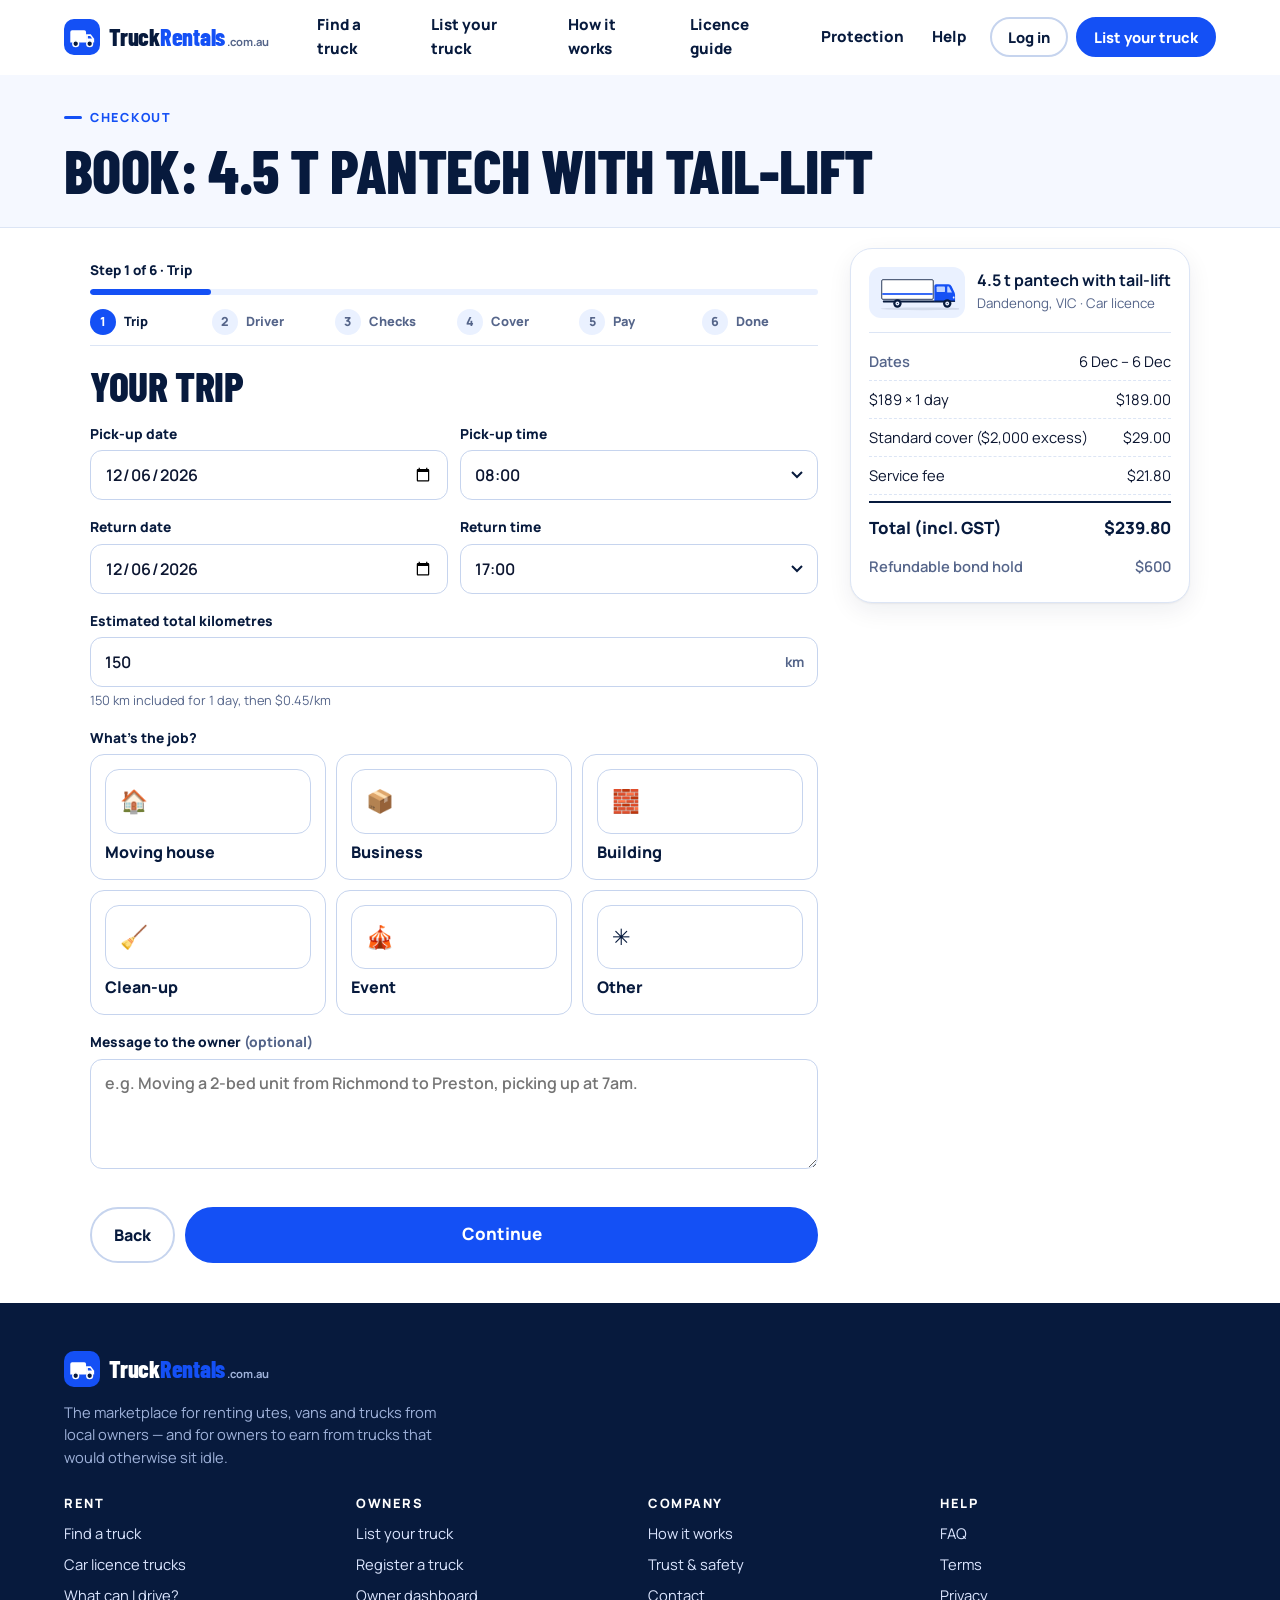
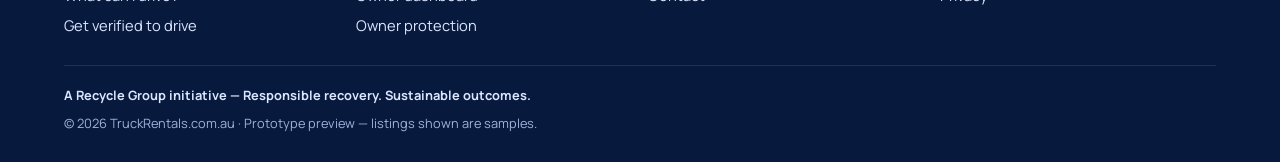
==== commit 1097dc46: "Rebrand to TruckRentals.com.au: hire wording changed to rent/rental Co-Authored-By: Claude Opus 5.5 " ====
--- a/book.html
+++ b/book.html
@@ -1,9 +1,9 @@
 <!doctype html>
 <html lang="en-AU"><head>
 <meta charset="utf-8"><meta name="viewport" content="width=device-width,initial-scale=1,viewport-fit=cover">
-<title>Book your truck | TruckHire.com.au</title><meta name="description" content="Confirm your dates, verify your licence, choose cover and book.">
+<title>Book your truck | TruckRentals.com.au</title><meta name="description" content="Confirm your dates, verify your licence, choose cover and book.">
 <meta name="theme-color" content="#071A3D">
-<meta property="og:title" content="Book your truck | TruckHire.com.au"><meta property="og:description" content="Confirm your dates, verify your licence, choose cover and book."><meta property="og:type" content="website">
+<meta property="og:title" content="Book your truck | TruckRentals.com.au"><meta property="og:description" content="Confirm your dates, verify your licence, choose cover and book."><meta property="og:type" content="website">
 <link rel="icon" href="assets/img/favicon.svg" type="image/svg+xml">
 <link rel="preconnect" href="https://fonts.googleapis.com"><link rel="preconnect" href="https://fonts.gstatic.com" crossorigin>
 <link href="https://fonts.googleapis.com/css2?family=Barlow+Condensed:wght@700;800&family=Manrope:wght@500;600;700;800&display=swap" rel="stylesheet">
@@ -11,7 +11,7 @@
 </head><body class="">
 <a class="sr" href="#main">Skip to content</a>
 <header class="site-header"><div class="wrap hdr">
-  <a class="logo" href="index.html" aria-label="TruckHire.com.au home"><svg class="logo-mark" viewBox="0 0 40 40" aria-hidden="true"><rect width="40" height="40" rx="11" fill="#1450F5"/><path d="M7 26V14.5a2 2 0 0 1 2-2h13.5a2 2 0 0 1 2 2V26Z" fill="#fff"/><path d="M24.5 17h5.2l3.8 5v4h-9Z" fill="#fff"/><path d="M26.5 18.8h2.6l2.1 2.9h-4.7Z" fill="#1450F5"/><circle cx="13" cy="27.5" r="3.2" fill="#071A3D" stroke="#fff" stroke-width="1.6"/><circle cx="28.5" cy="27.5" r="3.2" fill="#071A3D" stroke="#fff" stroke-width="1.6"/></svg><span class="logo-word">Truck<b>Hire</b><small>.com.au</small></span></a>
+  <a class="logo" href="index.html" aria-label="TruckRentals.com.au home"><svg class="logo-mark" viewBox="0 0 40 40" aria-hidden="true"><rect width="40" height="40" rx="11" fill="#1450F5"/><path d="M7 26V14.5a2 2 0 0 1 2-2h13.5a2 2 0 0 1 2 2V26Z" fill="#fff"/><path d="M24.5 17h5.2l3.8 5v4h-9Z" fill="#fff"/><path d="M26.5 18.8h2.6l2.1 2.9h-4.7Z" fill="#1450F5"/><circle cx="13" cy="27.5" r="3.2" fill="#071A3D" stroke="#fff" stroke-width="1.6"/><circle cx="28.5" cy="27.5" r="3.2" fill="#071A3D" stroke="#fff" stroke-width="1.6"/></svg><span class="logo-word">Truck<b>Rentals</b><small>.com.au</small></span></a>
   <nav id="siteNav" aria-label="Main"><a href="trucks.html">Find a truck</a><a href="list-your-truck.html">List your truck</a><a href="how-it-works.html">How it works</a><a href="licence-guide.html">Licence guide</a><a href="protection.html">Protection</a><a href="faq.html">Help</a>
     <div class="nav-cta"><a class="btn btn-lg" href="trucks.html">Find a truck</a><a class="btn btn-ghost btn-lg" href="owner-register.html">List your truck</a><a class="btn btn-ghost btn-lg" href="signup.html">Log in or sign up</a></div>
   </nav>
@@ -96,7 +96,7 @@
     <div class="field" id="declWrap">
       <label class="check"><input type="checkbox" class="decl" required><span><b>Only listed, verified drivers will drive</b><small>Additional drivers must be added and verified.</small></span></label>
       <label class="check"><input type="checkbox" class="decl" required><span><b>I'll load within the legal payload and restrain the load</b><small id="payloadDecl"></small></span></label>
-      <label class="check"><input type="checkbox" class="decl" required><span><b>No driving under the influence, and I'll follow road rules</b><small>Tolls, fines and infringements during the hire are the hirer's responsibility.</small></span></label>
+      <label class="check"><input type="checkbox" class="decl" required><span><b>No driving under the influence, and I'll follow road rules</b><small>Tolls, fines and infringements during the rental are the renter's responsibility.</small></span></label>
       <label class="check"><input type="checkbox" class="decl" required><span><b>No serious licence suspensions or at-fault claims in the last 3 years</b><small>Tell us before booking if this isn't true.</small></span></label>
     </div>
     <div class="step-actions"><button class="btn btn-ghost" data-back>Back</button><button class="btn btn-lg" data-next>Continue to payment</button></div>
@@ -118,7 +118,7 @@
       <div class="field"><label for="cCvc">CVC</label><input type="text" id="cCvc" inputmode="numeric" autocomplete="cc-csc" required pattern="\d{3,4}" data-msg="3 or 4 digits"></div>
     </div>
     <div class="panel panel-sky small" id="payNote"></div>
-    <div class="field"><label class="check"><input type="checkbox" required><span><b>I agree to the <a href="terms.html" target="_blank">hire terms</a> and cancellation policy</b><small>Free cancellation up to 48 hours before pick-up (proposed).</small></span></label></div>
+    <div class="field"><label class="check"><input type="checkbox" required><span><b>I agree to the <a href="terms.html" target="_blank">rental terms</a> and cancellation policy</b><small>Free cancellation up to 48 hours before pick-up (proposed).</small></span></label></div>
     <div class="step-actions"><button class="btn btn-ghost" data-back>Back</button><button class="btn btn-lg" data-next id="payBtn">Pay</button></div>
   </section>
 
@@ -140,7 +140,7 @@
   const age = (now - dob) / 31557600000;
   const minAge = TH_CONFIG.minAge[need] || 21;
   if (!canDrive(cls, need)) return `This truck needs ${licName(need)}. Your ${cls} licence doesn't cover it.`;
-  if ($('#dType').value === 'L') return 'Learner drivers can\'t hire. A full or provisional licence is required.';
+  if ($('#dType').value === 'L') return 'Learner drivers can\'t rent. A full or provisional licence is required.';
   if (need !== 'C' && $('#dType').value !== 'Full') return `A full (open) licence is required for ${need} trucks.`;
   if (age < minAge) return `Drivers must be at least ${minAge} for ${need} trucks.`;
   if ($('#dExp').value < ST.to) return 'Your licence expires before the return date.';
@@ -219,7 +219,7 @@
 
   function runChecks() {
     VERIFIED = false; $('#vNext').disabled = true;
-    const items = ['Licence photo readable', 'Identity document check (DVS)', `Licence class covers ${T.licence}`, 'Licence current for hire dates', 'Selfie matches licence photo'];
+    const items = ['Licence photo readable', 'Identity document check (DVS)', `Licence class covers ${T.licence}`, 'Licence current for rental dates', 'Selfie matches licence photo'];
     $('#vlist').innerHTML = items.map((x, i) => `<li data-i="${i}"><span class="spinner"></span>${x}<span class="st">Checking</span></li>`).join('');
     items.forEach((x, i) => setTimeout(() => {
       const li = $(`#vlist li[data-i="${i}"]`); li.querySelector('.spinner').outerHTML = '<span class="tick">✓</span>';
@@ -238,10 +238,10 @@
         cover: ST.cover, extras: ST.extras, total: q.total, payout: q.ownerPayout, purpose: (flow.querySelector('[name=purpose]:checked') || {}).value,
         driver: $('#dFirst').value + ' ' + $('#dLast').value, licence: $('#dClass').value, status: T.instant ? 'confirmed' : 'requested', created: Date.now(), note: $('#tNote').value, ownedByMe: !!T.mine };
       Store.push('bookings', booking);
-      Store.set('user', Object.assign(user() || {}, { first: $('#dFirst').value, last: $('#dLast').value, email: $('#dEmail').value, mobile: $('#dMobile').value, licence: $('#dClass').value, verified: true, roles: Array.from(new Set([...(user()?.roles || []), 'hirer'])) }));
-      const ics = ['BEGIN:VCALENDAR', 'VERSION:2.0', 'PRODID:-//TruckHire//EN', 'BEGIN:VEVENT', `UID:${ref}@truckhire.com.au`,
+      Store.set('user', Object.assign(user() || {}, { first: $('#dFirst').value, last: $('#dLast').value, email: $('#dEmail').value, mobile: $('#dMobile').value, licence: $('#dClass').value, verified: true, roles: Array.from(new Set([...(user()?.roles || []), 'renter'])) }));
+      const ics = ['BEGIN:VCALENDAR', 'VERSION:2.0', 'PRODID:-//TruckRentals//EN', 'BEGIN:VEVENT', `UID:${ref}@truckrentals.com.au`,
         `DTSTART:${ST.from.replace(/-/g, '')}T${$('#tFromT').value.replace(':', '')}00`, `DTEND:${ST.to.replace(/-/g, '')}T${$('#tToT').value.replace(':', '')}00`,
-        `SUMMARY:Truck hire – ${T.title}`, `LOCATION:${T.suburb} ${T.state}`, `DESCRIPTION:Booking ${ref}`, 'END:VEVENT', 'END:VCALENDAR'].join('\r\n');
+        `SUMMARY:Truck rental – ${T.title}`, `LOCATION:${T.suburb} ${T.state}`, `DESCRIPTION:Booking ${ref}`, 'END:VEVENT', 'END:VCALENDAR'].join('\r\n');
       const icsUrl = URL.createObjectURL(new Blob([ics], { type: 'text/calendar' }));
       $('#done').innerHTML = `<div class="success-badge">✓</div>
         <h2>${T.instant ? 'You\'re booked!' : 'Request sent!'}</h2>
@@ -252,7 +252,7 @@
           <li><div><b>Bring your licence</b><span>The owner checks it against your verified profile.</span></div></li>
           <li><div><b>Photo walk-around</b><span>Both sides photograph the truck at pick-up and return.</span></div></li>
         </ul>
-        <div style="display:flex;gap:10px;justify-content:center;flex-wrap:wrap"><a class="btn btn-lg" href="${icsUrl}" download="truckhire-${ref}.ics">Add to calendar</a><a class="btn btn-ghost btn-lg" href="dashboard.html">My bookings</a></div>`;
+        <div style="display:flex;gap:10px;justify-content:center;flex-wrap:wrap"><a class="btn btn-lg" href="${icsUrl}" download="truckrentals-${ref}.ics">Add to calendar</a><a class="btn btn-ghost btn-lg" href="dashboard.html">My bookings</a></div>`;
       flow.querySelector('.stepper-head').hidden = true;
       scrollTo({ top: 0, behavior: 'smooth' });
   }}
@@ -261,15 +261,15 @@
 </script>
 </main>
 <footer class="site-footer"><div class="wrap">
-  <a class="logo" href="index.html"><svg class="logo-mark" viewBox="0 0 40 40" aria-hidden="true"><rect width="40" height="40" rx="11" fill="#1450F5"/><path d="M7 26V14.5a2 2 0 0 1 2-2h13.5a2 2 0 0 1 2 2V26Z" fill="#fff"/><path d="M24.5 17h5.2l3.8 5v4h-9Z" fill="#fff"/><path d="M26.5 18.8h2.6l2.1 2.9h-4.7Z" fill="#1450F5"/><circle cx="13" cy="27.5" r="3.2" fill="#071A3D" stroke="#fff" stroke-width="1.6"/><circle cx="28.5" cy="27.5" r="3.2" fill="#071A3D" stroke="#fff" stroke-width="1.6"/></svg><span class="logo-word">Truck<b>Hire</b><small>.com.au</small></span></a>
-  <p style="max-width:44ch;margin-top:14px">The marketplace for hiring utes, vans and trucks from local owners — and for owners to earn from trucks that would otherwise sit idle.</p>
+  <a class="logo" href="index.html"><svg class="logo-mark" viewBox="0 0 40 40" aria-hidden="true"><rect width="40" height="40" rx="11" fill="#1450F5"/><path d="M7 26V14.5a2 2 0 0 1 2-2h13.5a2 2 0 0 1 2 2V26Z" fill="#fff"/><path d="M24.5 17h5.2l3.8 5v4h-9Z" fill="#fff"/><path d="M26.5 18.8h2.6l2.1 2.9h-4.7Z" fill="#1450F5"/><circle cx="13" cy="27.5" r="3.2" fill="#071A3D" stroke="#fff" stroke-width="1.6"/><circle cx="28.5" cy="27.5" r="3.2" fill="#071A3D" stroke="#fff" stroke-width="1.6"/></svg><span class="logo-word">Truck<b>Rentals</b><small>.com.au</small></span></a>
+  <p style="max-width:44ch;margin-top:14px">The marketplace for renting utes, vans and trucks from local owners — and for owners to earn from trucks that would otherwise sit idle.</p>
   <div class="fgrid">
-    <div><h4>Hire</h4><ul><li><a href="trucks.html">Find a truck</a></li><li><a href="trucks.html?licence=C">Car licence trucks</a></li><li><a href="licence-guide.html">What can I drive?</a></li><li><a href="signup.html?role=hirer">Get verified to drive</a></li></ul></div>
+    <div><h4>Rent</h4><ul><li><a href="trucks.html">Find a truck</a></li><li><a href="trucks.html?licence=C">Car licence trucks</a></li><li><a href="licence-guide.html">What can I drive?</a></li><li><a href="signup.html?role=renter">Get verified to drive</a></li></ul></div>
     <div><h4>Owners</h4><ul><li><a href="list-your-truck.html">List your truck</a></li><li><a href="owner-register.html">Register a truck</a></li><li><a href="dashboard.html">Owner dashboard</a></li><li><a href="protection.html#owners">Owner protection</a></li></ul></div>
     <div><h4>Company</h4><ul><li><a href="how-it-works.html">How it works</a></li><li><a href="protection.html">Trust &amp; safety</a></li><li><a href="contact.html">Contact</a></li></ul></div>
     <div><h4>Help</h4><ul><li><a href="faq.html">FAQ</a></li><li><a href="terms.html">Terms</a></li><li><a href="privacy.html">Privacy</a></li></ul></div>
   </div>
-  <div class="foot-base"><span class="group-line">A Recycle Group initiative — Responsible recovery. Sustainable outcomes.</span><span>© 2026 TruckHire.com.au · Prototype preview — listings shown are samples.</span></div>
+  <div class="foot-base"><span class="group-line">A Recycle Group initiative — Responsible recovery. Sustainable outcomes.</span><span>© 2026 TruckRentals.com.au · Prototype preview — listings shown are samples.</span></div>
 </div></footer>
 <script src="assets/js/data.js"></script><script src="assets/js/trucks-svg.js"></script><script src="assets/js/app.js"></script><script src="assets/js/quote.js"></script>
 </body></html>
